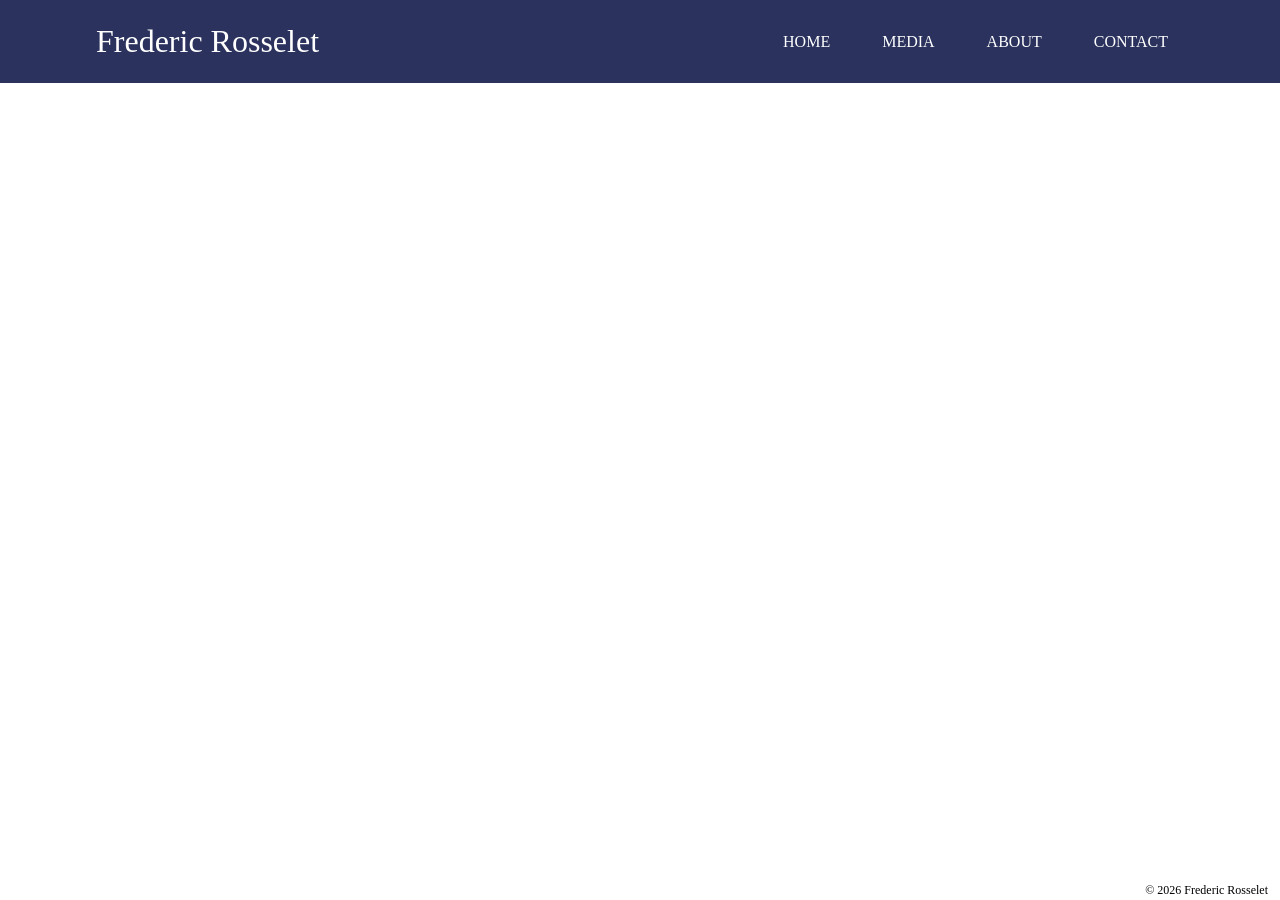
==== about/index.html @ e672d19d "Skeleton" ====
<!DOCTYPE html>
<html lang="en">
<head>
    <meta charset="UTF-8">
    <meta name="viewport" content="width=device-width, initial-scale=1.0">
    <title>Frederic Rosselet - About</title>
    <meta name="description" content="Frederic Rosselet, cello and viola da gamba">
    <link rel="stylesheet" href="../assets/css/style.css">
    <link rel="icon" type="image/svg+xml" href="../favicon.svg">
</head>
<body>
<header>
    <div class="header-content">
        <p>Frederic Rosselet</p>
        <nav>
            <ul>
                <li><a href="../">HOME</a></li>
                <li><a href="../media/">MEDIA</a></li>
                <li><a href="../about/">ABOUT</a></li>
                <li><a href="">CONTACT</a></li>
            </ul>
        </nav>
    </div>
</header>
<main>
    <div class="about-content">
        <div class="about-image-and-bio">
            <!-- <div class="about-image-and-credit">
                <img class="about-image" src="../assets/images/sunny_smiling.jpg" alt="Sunny smiling">
                <p class="about-credit">&copy; Lenny Gonzalez</p>
            </div> -->
            <!-- <p class="about-bio">
                Described as “coolly unflappable and supremely competent” and selected as one of the <em>Faces to Watch</em> by The Los Angeles Times, Sunny Yang’s international career encompasses diverse collaborations across musical genres and art forms.
                <br><br>
                For ten years, she was a member of the Kronos Quartet, touring extensively and collaborating with composers and artists to continually reimagine the concert experience as a living art form. She has commissioned over 500 works, released more than 20 critically acclaimed albums, and is the recipient of numerous awards, including a GRAMMY Award for Best Chamber Music/Small Ensemble Performance, the German Critics Award, and the Edison Klassiek Award. She has held the Richard and Barbara Debs Creative Chair at Carnegie Hall and an Honorary Fellowship at Trinity Laban Conservatoire of Music and Dance in London.
                <br><br>
                Sunny has led workshops and masterclasses at major institutions worldwide, including Carnegie Hall’s Weill Music Institute, the String Quartet Biennale Amsterdam, and Washington Performing Arts. She was instrumental in the development and launch of <em>Fifty for the Future</em>, a landmark educational initiative that commissioned fifty contemporary works and made them freely available to the public.
                <br><br>
                Sunny currently serves as Principal Cello of the San Francisco Opera.
            </p>
        </div>
        <div class="about-links">
            <a class="about-link" href="../awards/">
                <h3>AWARDS</h3>
            </a>
            <a class="about-link" href="../press/">
                <h3>PRESS</h3>
            </a>
        </div> -->
    </div>
</main>
<footer>
    <p>&copy; 2026 Frederic Rosselet</p>
</footer>
</body>
</html>
---- assets/css/style.css ----
* {
    margin: 0;
    padding: 0;
    box-sizing: border-box;
}

/* body */
body {
    font-family: Baskerville;
    display: flex;
    flex-direction: column;
    min-height: 100vh;
    line-height: 1.6;
    margin: 0;
    padding: 0;
    overflow-x: hidden;
}

/* navigation */
header {
    position: sticky;
    top: 0;
    width: 100%;
    background-color: white;
}

.header-content {
    display: flex;
    justify-content: space-between;
    align-items: center;
    width: 100%;
    height: 100%;
    background-color: #050f41d9;
    color: white;
    padding: 1rem 6rem;
}

header p {
    font-size: 32px;
    white-space: nowrap;
}

nav ul {
    list-style: none;
    display: flex;
    flex-wrap: wrap;
    justify-content: center;
    gap: 20px;
}

nav ul li a {
    color: white;
    text-decoration: none;
    padding: 0.5rem 1rem;
}

nav ul li a:hover {
    background: #02061ad9;
    border-radius: 5px;
}

a {
    text-decoration: none;
    cursor: pointer;
}

@media (max-width: 768px) {
    .header-content {
        flex-direction: column;
        align-items: center;
    }

    header p {
        display: none;
    }

    nav ul {
        flex-direction: column;
        align-items: center;
        gap: 0;
    }
}

/* main content - common */
main {
    flex: 1;
    display: flex;
    flex-direction: column;
    align-items: center;
    padding: 1rem;
    overflow-y: auto;
    height: 100%;
    font-size: 18px;
    min-width: 300px;
}

h1 {
    margin-bottom: 1rem;
}

h2,
h3 {
    text-align: center;
}

img {
    width: 400px;
    max-width: 100%;
    height: auto;
}

main ul {
    display: flex;
    flex-direction: column;
    width: 100%;
    list-style: none;
}

iframe {
    width: 400px;
    max-width: 100%;
    height: 240px;
    max-height: 100%;
    border: none;
}

@media (max-width: 768px) {
    h1 {
        font-size: 24px;
        margin-bottom: 0;
    }
}

/* footer */
footer {
    align-self: flex-end;
    font-size: 12px;
    color: black;
    padding-right: 12px;
}

/* Home page */
.home-content {
    height: 100%;
    width: 100%;
    padding: 5%;
    display: flex;
    flex-direction: column;
    align-items: center;
    justify-content: center;
}

.home-image {
    width: 900px;
}

/* Media page */
.media-content {
    display: flex;
    flex-direction: column;
    align-items: center;
}

.media-content a {
    color: #b43807;
}

.media-content a:hover {
    color: #800000;
}

.media-audio-subtitle,
.media-video-subtitle,
.media-photos-subtitle {
    margin: 40px 0 20px;
}

.media-audio {
    display: flex;
    flex-direction: column;
    align-items: center;
}

.media-audio-list {
    display: flex;
    flex-direction: column;
    gap: 20px;
    align-items: center;
}

.media-audio-caption {
    text-align: center;
}

.media-video-grid,
.media-photos-grid {
    max-width: 1500px;
    margin-top: 30px;
    display: flex;
    flex-wrap: wrap;
    justify-content: center;
    align-items: center;
    gap: 20px;
    margin-bottom: 40px;
}

.media-photo,
.media-photo-3x2 {
    display: flex;
    flex-direction: column;
    align-items: center;
}

.media-photo img,
.media-photo-3x2 img {
    width: 600px;
    margin: 1rem 1rem 0;
}

.media-photo span,
.media-photo-3x2 span {
    font-size: 14px;
}

/* About page */
.about-content {
    display: flex;
    flex-direction: column;
    align-items: center;
}

.about-image-and-bio {
    max-width: 1200px;
    margin-bottom: 30px;
}

.about-image-and-credit {
    float: right;
    margin: 0 0 0 20px;
    height: auto;
    display: flex;
    flex-direction: column;
    align-items: flex-end;
}

.about-image {
    width: 300px;
    margin: 0;
}

.about-credit {
    font-size: 10px;
}

.about-bio {
    text-align: justify;
}

@media (max-width: 768px) {
    .about-content {
        margin-top: 20px;
    }

    .about-image-and-bio {
        display: flex;
        flex-direction: column;
        align-items: center;
    }

    .about-image-and-credit {
        float: none;
        margin: 0 0 20px 0;
    }
}

/* Contact page */
.contact-content {
    max-width: 600px;
    margin: auto;
}

.contact-content input,
.contact-content textarea {
    width: 100%;
    padding: 10px;
    margin: 10px 0;
    resize: none;
}

.contact-content button {
    background: #b43807;
    color: white;
    padding: 10px;
    border: none;
    cursor: pointer;
    border-radius: 5px;
}

.contact-content button:hover {
    background: #800000;
}
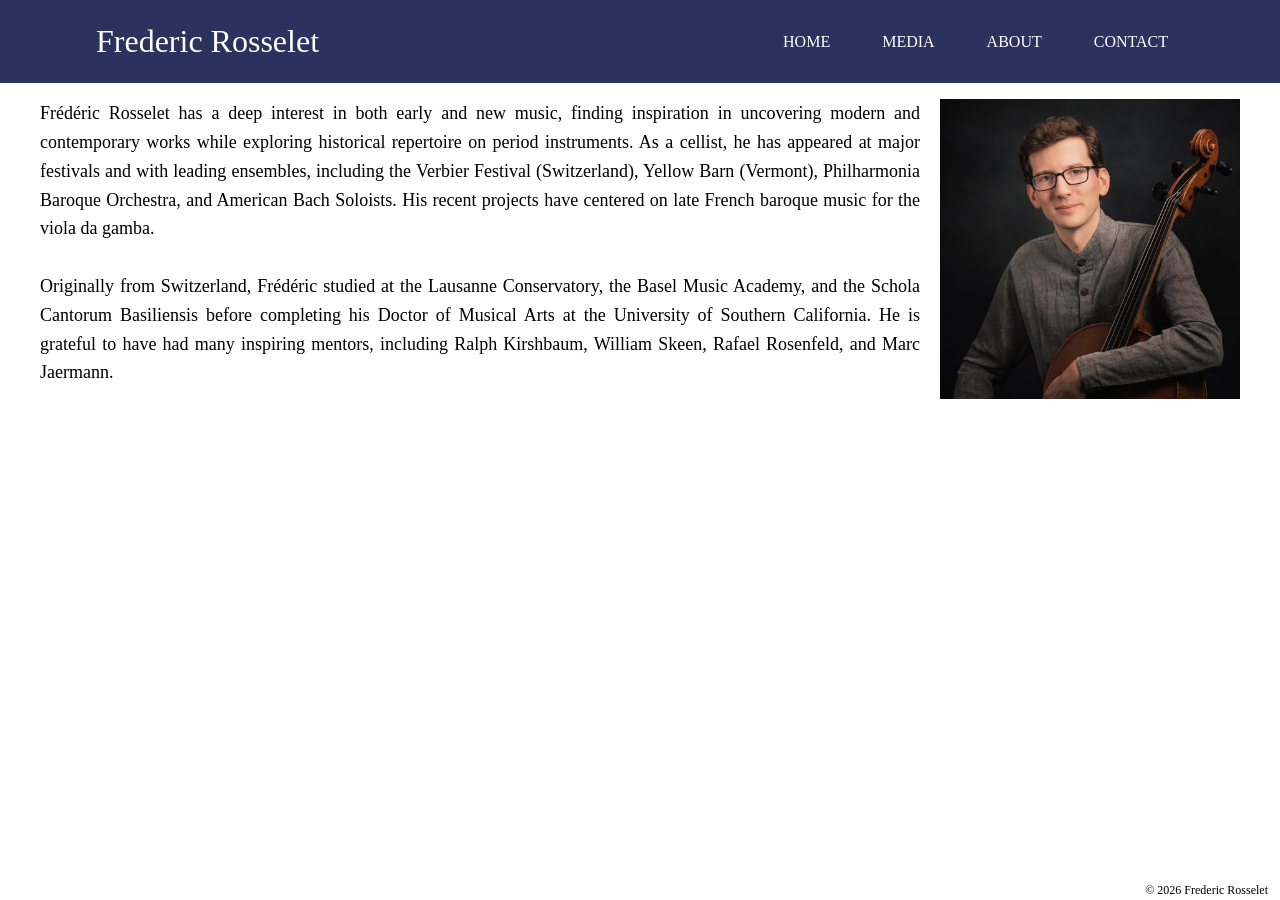
==== commit c893c99d: "nav to home" ====
--- a/about/index.html
+++ b/about/index.html
@@ -11,7 +11,7 @@
 <body>
 <header>
     <div class="header-content">
-        <p>Frederic Rosselet</p>
+        <p><a href="../">Frederic Rosselet</a></p>
         <nav>
             <ul>
                 <li><a href="../">HOME</a></li>
@@ -25,21 +25,16 @@
 <main>
     <div class="about-content">
         <div class="about-image-and-bio">
-            <!-- <div class="about-image-and-credit">
-                <img class="about-image" src="../assets/images/sunny_smiling.jpg" alt="Sunny smiling">
-                <p class="about-credit">&copy; Lenny Gonzalez</p>
-            </div> -->
-            <!-- <p class="about-bio">
-                Described as “coolly unflappable and supremely competent” and selected as one of the <em>Faces to Watch</em> by The Los Angeles Times, Sunny Yang’s international career encompasses diverse collaborations across musical genres and art forms.
+            <div class="about-image-and-credit">
+                <img class="about-image" src="../assets/images/frederic_rosselet.jpeg" alt="Frederic Rosselet">
+            </div>
+            <p class="about-bio">
+                Frédéric Rosselet has a deep interest in both early and new music, finding inspiration in uncovering modern and contemporary works while exploring historical repertoire on period instruments. As a cellist, he has appeared at major festivals and with leading ensembles, including the Verbier Festival (Switzerland), Yellow Barn (Vermont), Philharmonia Baroque Orchestra, and American Bach Soloists. His recent projects have centered on late French baroque music for the viola da gamba.
                 <br><br>
-                For ten years, she was a member of the Kronos Quartet, touring extensively and collaborating with composers and artists to continually reimagine the concert experience as a living art form. She has commissioned over 500 works, released more than 20 critically acclaimed albums, and is the recipient of numerous awards, including a GRAMMY Award for Best Chamber Music/Small Ensemble Performance, the German Critics Award, and the Edison Klassiek Award. She has held the Richard and Barbara Debs Creative Chair at Carnegie Hall and an Honorary Fellowship at Trinity Laban Conservatoire of Music and Dance in London.
-                <br><br>
-                Sunny has led workshops and masterclasses at major institutions worldwide, including Carnegie Hall’s Weill Music Institute, the String Quartet Biennale Amsterdam, and Washington Performing Arts. She was instrumental in the development and launch of <em>Fifty for the Future</em>, a landmark educational initiative that commissioned fifty contemporary works and made them freely available to the public.
-                <br><br>
-                Sunny currently serves as Principal Cello of the San Francisco Opera.
+                Originally from Switzerland, Frédéric studied at the Lausanne Conservatory, the Basel Music Academy, and the Schola Cantorum Basiliensis before completing his Doctor of Musical Arts at the University of Southern California. He is grateful to have had many inspiring mentors, including Ralph Kirshbaum, William Skeen, Rafael Rosenfeld, and Marc Jaermann.
             </p>
         </div>
-        <div class="about-links">
+        <!-- <div class="about-links">
             <a class="about-link" href="../awards/">
                 <h3>AWARDS</h3>
             </a>
--- a/assets/css/style.css
+++ b/assets/css/style.css
@@ -38,6 +38,10 @@
 header p {
     font-size: 32px;
     white-space: nowrap;
+}
+
+header a {
+    color: white;
 }
 
 nav ul {
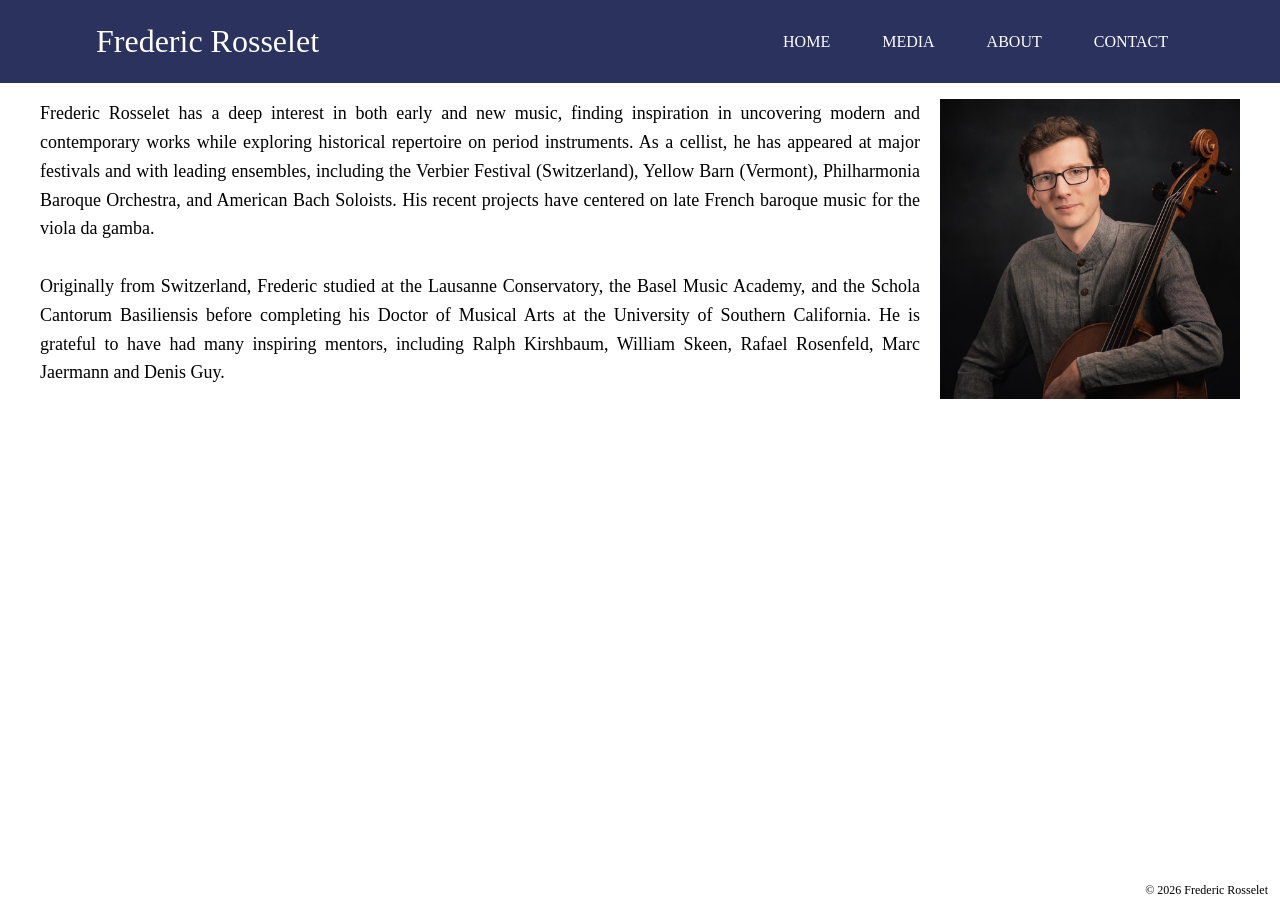
==== commit b84ac637: "Update about and media pages, replace portrait with baroque cello image Co-Authored-By: Claude Opus " ====
--- a/about/index.html
+++ b/about/index.html
@@ -17,7 +17,7 @@
                 <li><a href="../">HOME</a></li>
                 <li><a href="../media/">MEDIA</a></li>
                 <li><a href="../about/">ABOUT</a></li>
-                <li><a href="">CONTACT</a></li>
+                <li><a href="../contact/">CONTACT</a></li>
             </ul>
         </nav>
     </div>
@@ -26,22 +26,14 @@
     <div class="about-content">
         <div class="about-image-and-bio">
             <div class="about-image-and-credit">
-                <img class="about-image" src="../assets/images/frederic_rosselet.jpeg" alt="Frederic Rosselet">
+                <img class="about-image" src="../assets/images/baroque_cello.jpeg" alt="Frederic Rosselet">
             </div>
             <p class="about-bio">
-                Frédéric Rosselet has a deep interest in both early and new music, finding inspiration in uncovering modern and contemporary works while exploring historical repertoire on period instruments. As a cellist, he has appeared at major festivals and with leading ensembles, including the Verbier Festival (Switzerland), Yellow Barn (Vermont), Philharmonia Baroque Orchestra, and American Bach Soloists. His recent projects have centered on late French baroque music for the viola da gamba.
+                Frederic Rosselet has a deep interest in both early and new music, finding inspiration in uncovering modern and contemporary works while exploring historical repertoire on period instruments. As a cellist, he has appeared at major festivals and with leading ensembles, including the Verbier Festival (Switzerland), Yellow Barn (Vermont), Philharmonia Baroque Orchestra, and American Bach Soloists. His recent projects have centered on late French baroque music for the viola da gamba.
                 <br><br>
-                Originally from Switzerland, Frédéric studied at the Lausanne Conservatory, the Basel Music Academy, and the Schola Cantorum Basiliensis before completing his Doctor of Musical Arts at the University of Southern California. He is grateful to have had many inspiring mentors, including Ralph Kirshbaum, William Skeen, Rafael Rosenfeld, and Marc Jaermann.
+                Originally from Switzerland, Frederic studied at the Lausanne Conservatory, the Basel Music Academy, and the Schola Cantorum Basiliensis before completing his Doctor of Musical Arts at the University of Southern California. He is grateful to have had many inspiring mentors, including Ralph Kirshbaum, William Skeen, Rafael Rosenfeld, Marc Jaermann and Denis Guy.
             </p>
         </div>
-        <!-- <div class="about-links">
-            <a class="about-link" href="../awards/">
-                <h3>AWARDS</h3>
-            </a>
-            <a class="about-link" href="../press/">
-                <h3>PRESS</h3>
-            </a>
-        </div> -->
     </div>
 </main>
 <footer>
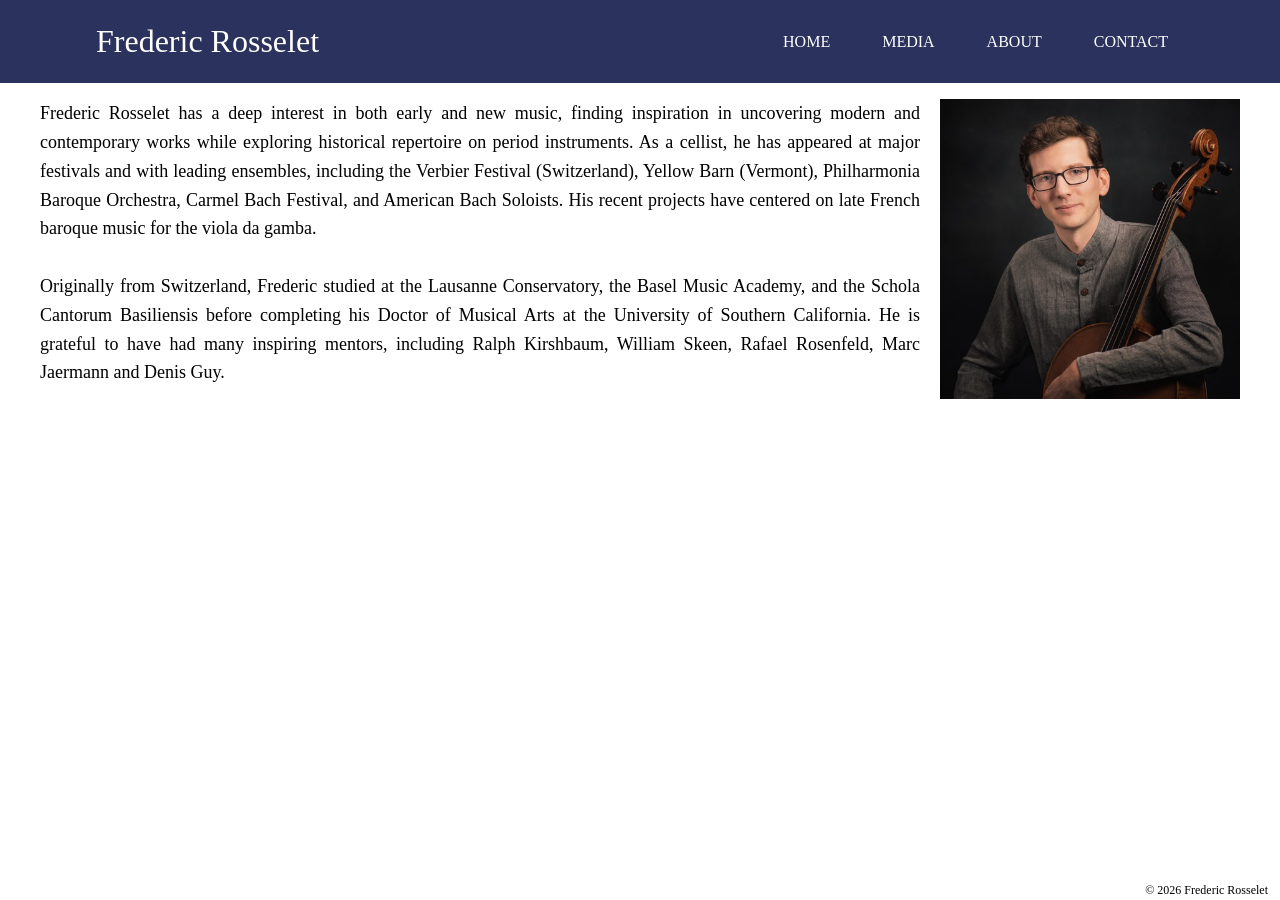
==== commit fee47d14: "modify bio" ====
--- a/about/index.html
+++ b/about/index.html
@@ -29,7 +29,7 @@
                 <img class="about-image" src="../assets/images/baroque_cello.jpeg" alt="Frederic Rosselet">
             </div>
             <p class="about-bio">
-                Frederic Rosselet has a deep interest in both early and new music, finding inspiration in uncovering modern and contemporary works while exploring historical repertoire on period instruments. As a cellist, he has appeared at major festivals and with leading ensembles, including the Verbier Festival (Switzerland), Yellow Barn (Vermont), Philharmonia Baroque Orchestra, and American Bach Soloists. His recent projects have centered on late French baroque music for the viola da gamba.
+                Frederic Rosselet has a deep interest in both early and new music, finding inspiration in uncovering modern and contemporary works while exploring historical repertoire on period instruments. As a cellist, he has appeared at major festivals and with leading ensembles, including the Verbier Festival (Switzerland), Yellow Barn (Vermont), Philharmonia Baroque Orchestra, Carmel Bach Festival, and American Bach Soloists. His recent projects have centered on late French baroque music for the viola da gamba.
                 <br><br>
                 Originally from Switzerland, Frederic studied at the Lausanne Conservatory, the Basel Music Academy, and the Schola Cantorum Basiliensis before completing his Doctor of Musical Arts at the University of Southern California. He is grateful to have had many inspiring mentors, including Ralph Kirshbaum, William Skeen, Rafael Rosenfeld, Marc Jaermann and Denis Guy.
             </p>
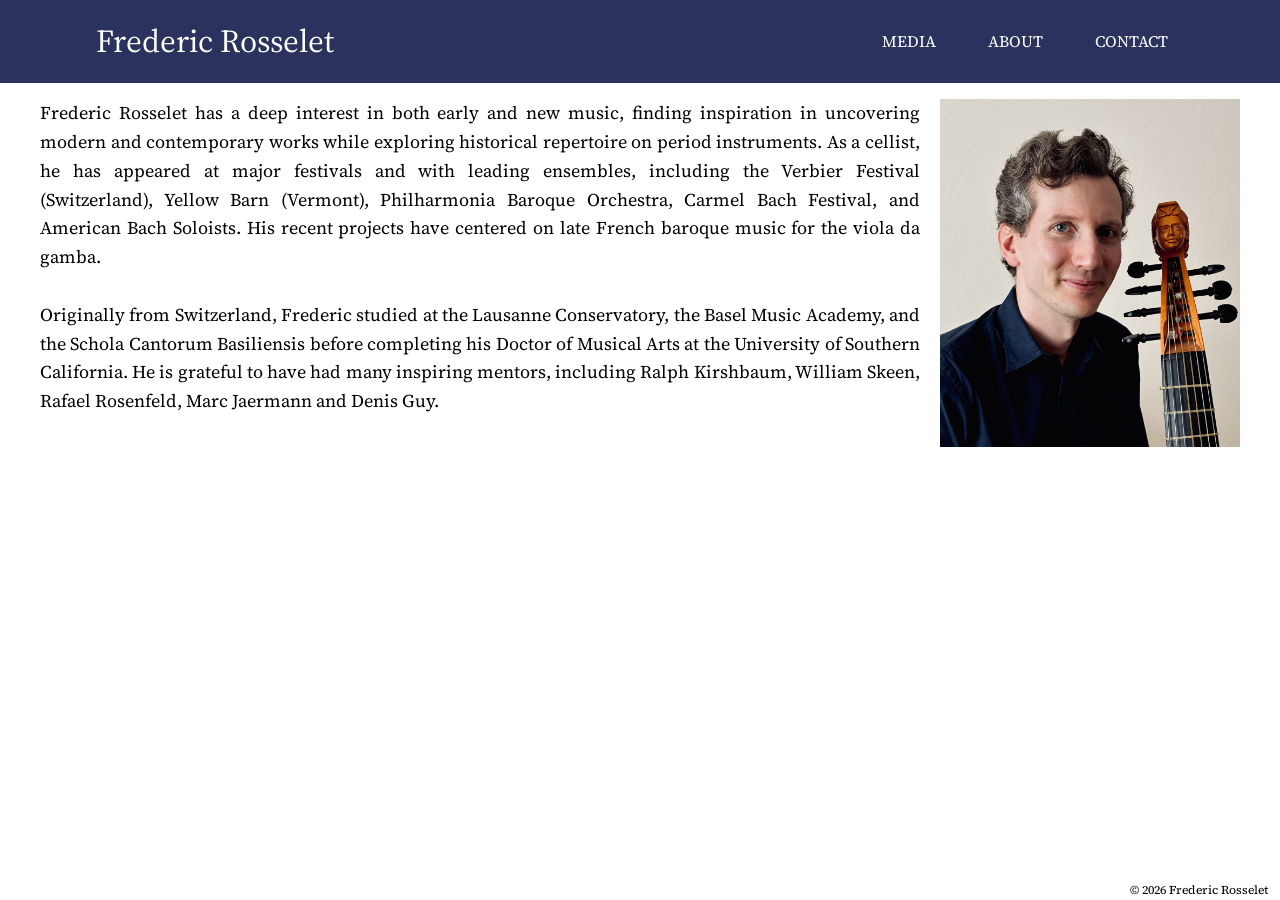
==== commit 826254a3: "Redirect home to About, modernize font, align with les-echos setup - Switch body font from Baskervil" ====
--- a/about/index.html
+++ b/about/index.html
@@ -5,16 +5,26 @@
     <meta name="viewport" content="width=device-width, initial-scale=1.0">
     <title>Frederic Rosselet - About</title>
     <meta name="description" content="Frederic Rosselet, cello and viola da gamba">
+    <link rel="canonical" href="https://fredericrosselet.com/about/">
+    <meta property="og:type" content="website">
+    <meta property="og:title" content="Frederic Rosselet - About">
+    <meta property="og:description" content="Frederic Rosselet, cello and viola da gamba">
+    <meta property="og:url" content="https://fredericrosselet.com/about/">
     <link rel="stylesheet" href="../assets/css/style.css">
     <link rel="icon" type="image/svg+xml" href="../favicon.svg">
+    <link rel="icon" type="image/png" href="../favicon.png">
 </head>
 <body>
 <header>
     <div class="header-content">
-        <p><a href="../">Frederic Rosselet</a></p>
+        <p><a href="../about/">Frederic Rosselet</a></p>
+        <button class="nav-toggle" aria-label="Toggle navigation" aria-expanded="false" aria-controls="site-nav">
+            <span></span>
+            <span></span>
+            <span></span>
+        </button>
         <nav>
-            <ul>
-                <li><a href="../">HOME</a></li>
+            <ul id="site-nav">
                 <li><a href="../media/">MEDIA</a></li>
                 <li><a href="../about/">ABOUT</a></li>
                 <li><a href="../contact/">CONTACT</a></li>
@@ -26,7 +36,7 @@
     <div class="about-content">
         <div class="about-image-and-bio">
             <div class="about-image-and-credit">
-                <img class="about-image" src="../assets/images/baroque_cello.jpeg" alt="Frederic Rosselet">
+                <img class="about-image" src="../assets/images/viola_da_gamba.jpg" alt="Frederic Rosselet">
             </div>
             <p class="about-bio">
                 Frederic Rosselet has a deep interest in both early and new music, finding inspiration in uncovering modern and contemporary works while exploring historical repertoire on period instruments. As a cellist, he has appeared at major festivals and with leading ensembles, including the Verbier Festival (Switzerland), Yellow Barn (Vermont), Philharmonia Baroque Orchestra, Carmel Bach Festival, and American Bach Soloists. His recent projects have centered on late French baroque music for the viola da gamba.
@@ -39,5 +49,6 @@
 <footer>
     <p>&copy; 2026 Frederic Rosselet</p>
 </footer>
+<script src="../assets/js/nav.js"></script>
 </body>
 </html>
--- a/assets/css/style.css
+++ b/assets/css/style.css
@@ -1,3 +1,5 @@
+@import url('https://fonts.googleapis.com/css2?family=Source+Serif+4:opsz,wght@8..60,300;8..60,400;8..60,600&display=swap');
+
 * {
     margin: 0;
     padding: 0;
@@ -6,7 +8,8 @@
 
 /* body */
 body {
-    font-family: Baskerville;
+    font-family: 'Source Serif 4', Georgia, 'Times New Roman', serif;
+    -webkit-font-smoothing: antialiased;
     display: flex;
     flex-direction: column;
     min-height: 100vh;
@@ -68,20 +71,67 @@
     cursor: pointer;
 }
 
+.nav-toggle {
+    display: none;
+    flex-direction: column;
+    justify-content: center;
+    gap: 5px;
+    background: none;
+    border: none;
+    cursor: pointer;
+    padding: 0.5rem;
+}
+
+.nav-toggle span {
+    display: block;
+    width: 26px;
+    height: 3px;
+    background-color: white;
+    border-radius: 2px;
+    transition: transform 0.35s ease, opacity 0.35s ease;
+}
+
+.nav-toggle[aria-expanded="true"] span:nth-child(1) {
+    transform: translateY(8px) rotate(45deg);
+}
+
+.nav-toggle[aria-expanded="true"] span:nth-child(2) {
+    opacity: 0;
+}
+
+.nav-toggle[aria-expanded="true"] span:nth-child(3) {
+    transform: translateY(-8px) rotate(-45deg);
+}
+
 @media (max-width: 768px) {
     .header-content {
-        flex-direction: column;
-        align-items: center;
-    }
-
-    header p {
+        position: relative;
+        padding: 1rem 1.5rem;
+    }
+
+    .nav-toggle {
+        display: flex;
+    }
+
+    nav {
+        position: absolute;
+        top: 100%;
+        left: 0;
+        width: 100%;
+    }
+
+    nav ul {
         display: none;
-    }
-
-    nav ul {
         flex-direction: column;
         align-items: center;
         gap: 0;
+        width: 100%;
+        background-color: #050f41d9;
+        padding: 0.5rem 0;
+    }
+
+    nav ul.nav-open {
+        display: flex;
     }
 }
 
